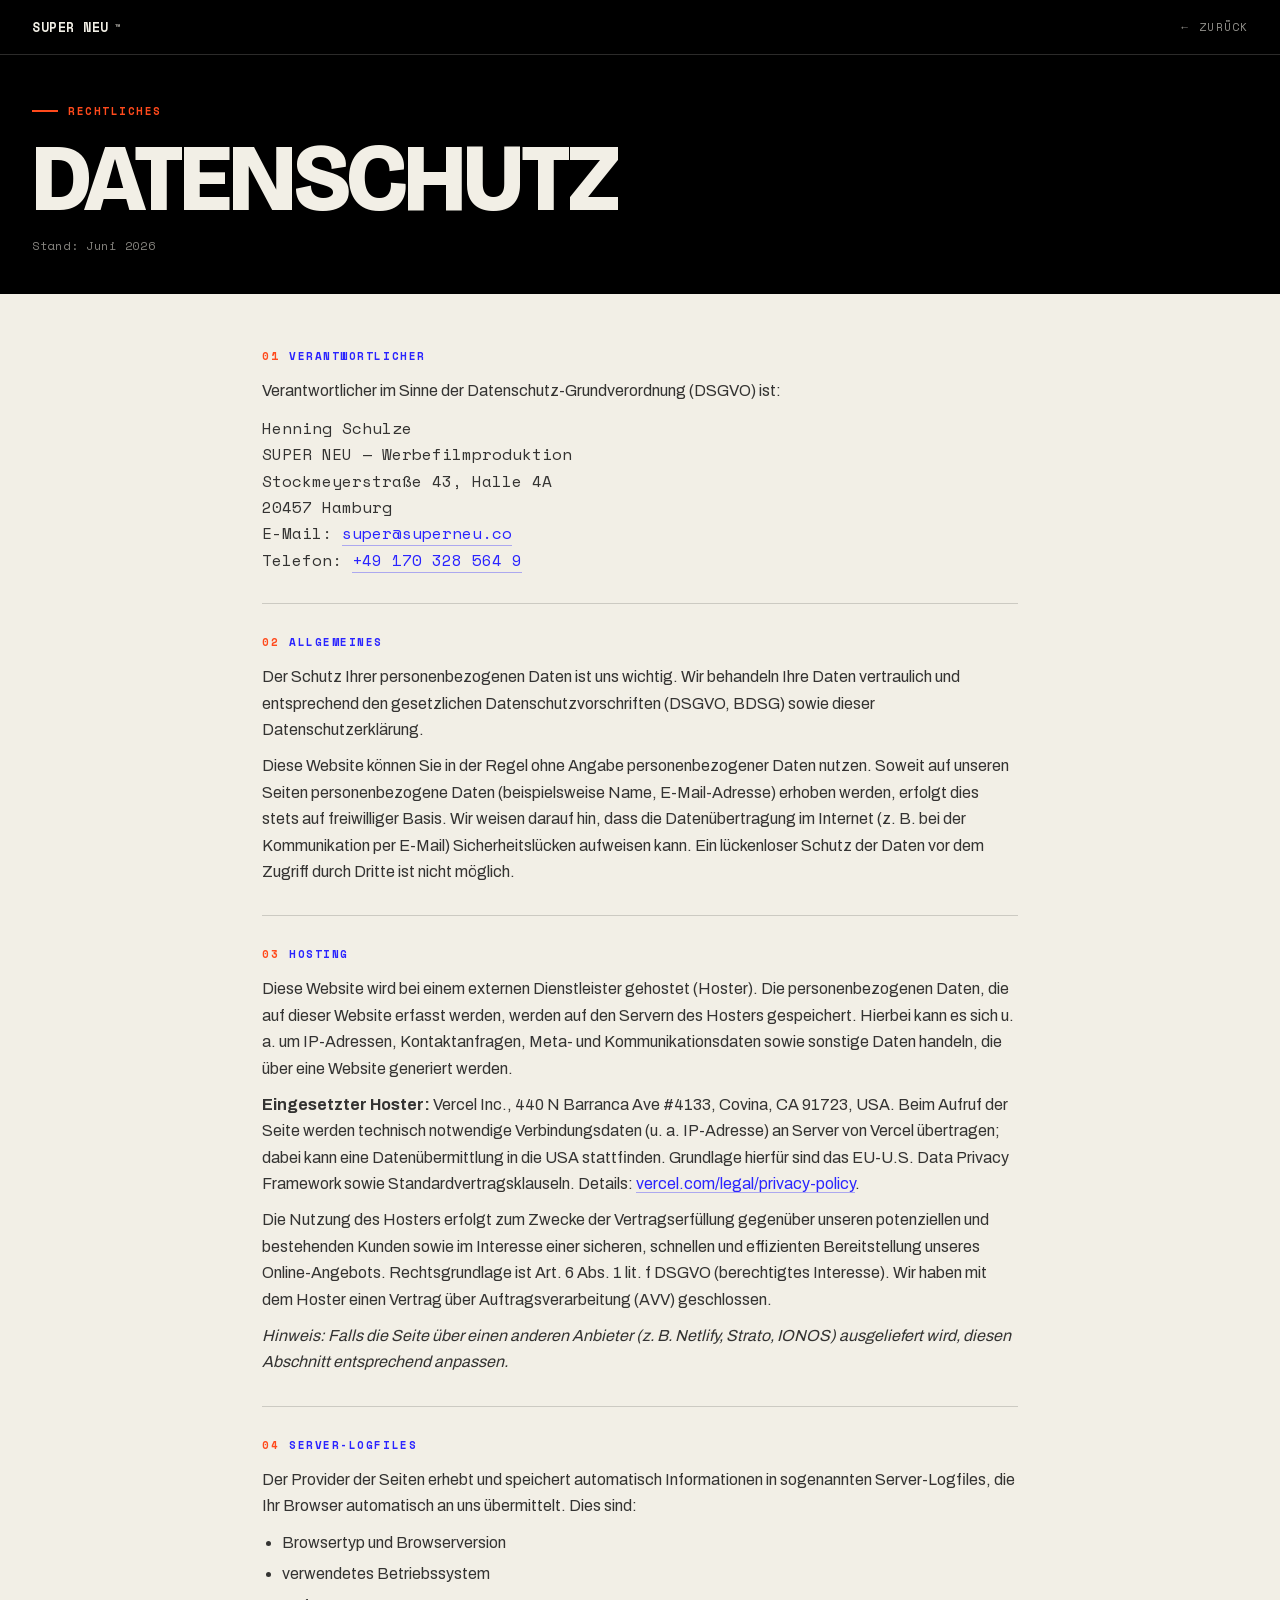
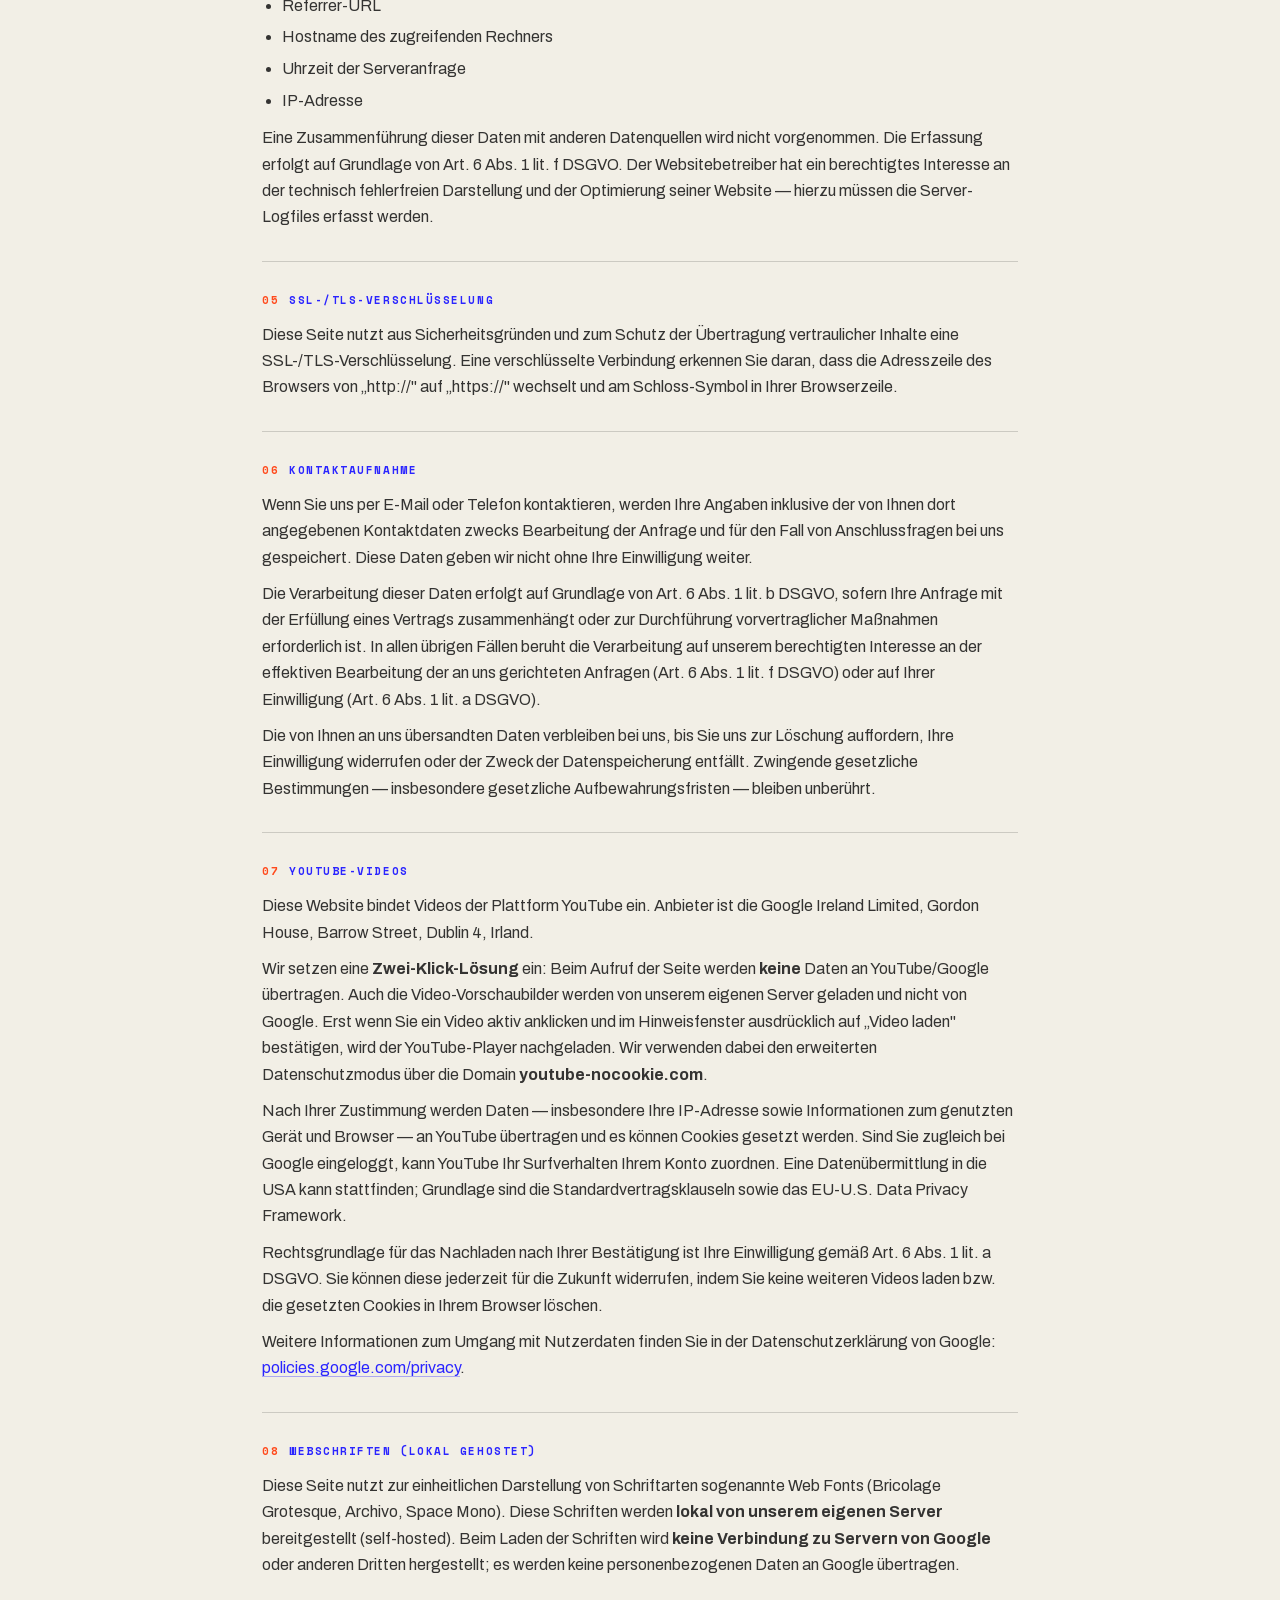
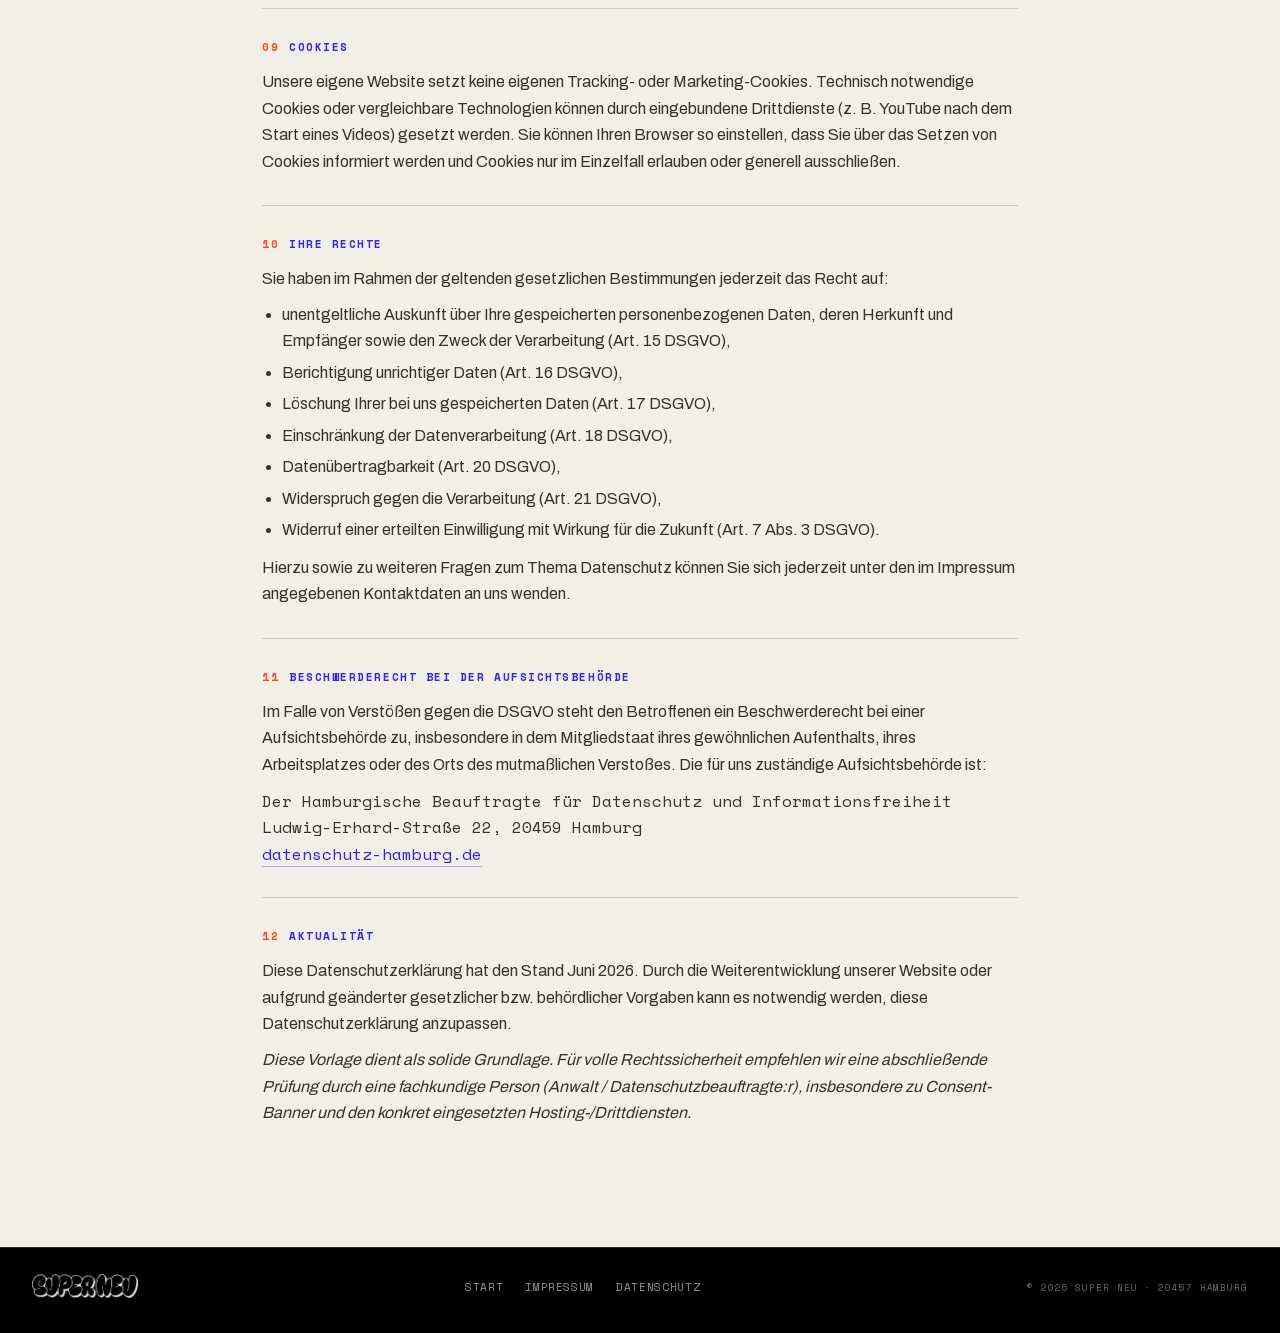
==== datenschutz.html @ 9c5e022c "Initial commit: SUPER NEU static site + SEO - Werbefilm-Bureau Website (index, impressum, datenschut" ====
<!DOCTYPE html>
<html lang="de">
<head>
<meta charset="UTF-8">
<meta name="viewport" content="width=device-width, initial-scale=1.0, viewport-fit=cover">
<title>SUPER NEU · Datenschutz</title>
<meta name="description" content="Datenschutzerklärung der SUPER NEU Werbefilmproduktion, Hamburg – Informationen zur Verarbeitung personenbezogener Daten nach DSGVO.">
<meta name="robots" content="noindex, follow">
<link rel="canonical" href="https://www.superneu.co/datenschutz.html">
<link rel="icon" type="image/svg+xml" href="favicon.svg">
<!-- Open Graph -->
<meta property="og:type" content="website">
<meta property="og:site_name" content="SUPER NEU">
<meta property="og:locale" content="de_DE">
<meta property="og:url" content="https://www.superneu.co/datenschutz.html">
<meta property="og:title" content="SUPER NEU · Datenschutz">
<meta property="og:description" content="Datenschutzerklärung der SUPER NEU Werbefilmproduktion, Hamburg – Informationen zur Verarbeitung personenbezogener Daten nach DSGVO.">
<meta property="og:image" content="https://www.superneu.co/assets/henning-henry-01.jpg">
<!-- Twitter Card -->
<meta name="twitter:card" content="summary_large_image">
<meta name="twitter:title" content="SUPER NEU · Datenschutz">
<meta name="twitter:description" content="Datenschutzerklärung der SUPER NEU Werbefilmproduktion, Hamburg – Informationen zur Verarbeitung personenbezogener Daten nach DSGVO.">
<meta name="twitter:image" content="https://www.superneu.co/assets/henning-henry-01.jpg">
<link rel="stylesheet" href="fonts.css">
<style>
:root{
  --ink:#0A0A0A;--black:#000;--paper:#F2EFE6;--paper-2:#E8E3D5;
  --signal:#2A24FF;--pop:#FF4A1C;
  --line:rgba(10,10,10,.16);--line-d:rgba(242,239,230,.18);
  --pad:20px;
}
*{margin:0;padding:0;box-sizing:border-box}
html{scroll-behavior:smooth;-webkit-text-size-adjust:100%}
body{background:var(--paper);color:var(--ink);font-family:'Archivo',sans-serif;-webkit-font-smoothing:antialiased;overflow-x:hidden}
a{color:inherit}
.wrap{width:100%;max-width:820px;margin:0 auto;padding:0 var(--pad)}

.nav{position:sticky;top:0;z-index:60;background:var(--black);color:var(--paper);border-bottom:1px solid var(--line-d)}
.nav .wrap{max-width:1480px;display:flex;align-items:center;justify-content:space-between;height:54px}
.nav .lg{display:flex;align-items:center;gap:6px;font-family:'Space Mono';font-weight:700;font-size:13px;letter-spacing:.04em;text-decoration:none;color:var(--paper)}
.nav .lg sup{font-size:8px;opacity:.7}
.nav .back{font-family:'Space Mono';font-size:11px;letter-spacing:.1em;text-transform:uppercase;text-decoration:none;color:var(--paper);opacity:.62}
.nav .back:hover{opacity:1;color:var(--pop)}

.lead{background:var(--black);color:var(--paper);padding:48px 0 40px}
.lead .wrap{max-width:1480px}
.lead .eyebrow{display:flex;align-items:center;gap:10px;font-family:'Space Mono';font-weight:700;font-size:11px;letter-spacing:.14em;text-transform:uppercase;color:var(--pop);margin-bottom:18px}
.lead .eyebrow::before{content:"";width:26px;height:2px;background:var(--pop)}
.lead h1{font-family:'Bricolage Grotesque';font-weight:800;text-transform:uppercase;line-height:.88;letter-spacing:-.03em;font-size:clamp(44px,11vw,96px)}
.lead .sub{font-family:'Space Mono';font-size:12px;letter-spacing:.06em;color:rgba(242,239,230,.55);margin-top:16px}

main{padding:54px 0 90px}
.block{padding:30px 0;border-bottom:1px solid var(--line)}
.block:first-child{padding-top:0}
.block:last-child{border-bottom:0}
.k{font-family:'Space Mono';font-weight:700;font-size:11px;letter-spacing:.14em;text-transform:uppercase;color:var(--signal);margin-bottom:14px;display:flex;gap:10px;align-items:baseline}
.k .n{color:var(--pop)}
.block h2{font-family:'Bricolage Grotesque';font-weight:800;text-transform:uppercase;letter-spacing:-.02em;font-size:23px;line-height:1.04;margin-bottom:16px}
.block h3{font-family:'Space Mono';font-weight:700;font-size:13px;letter-spacing:.04em;text-transform:uppercase;margin:20px 0 10px}
.block p{font-size:16px;line-height:1.65;color:rgba(10,10,10,.82);margin-bottom:10px}
.block p:last-child{margin-bottom:0}
.block ul{margin:6px 0 12px;padding-left:20px}
.block li{font-size:16px;line-height:1.6;color:rgba(10,10,10,.82);margin-bottom:6px}
.block a{color:var(--signal);text-decoration:none;border-bottom:1px solid rgba(42,36,255,.35);word-break:break-word}
.block a:hover{color:var(--pop);border-color:var(--pop)}
.addr{font-family:'Space Mono';font-size:15px;line-height:1.9}
.note{font-size:13px;line-height:1.6;color:rgba(10,10,10,.55);font-style:italic;margin-top:8px}
strong{font-weight:700}

footer{background:var(--black);color:var(--paper);padding:26px 0 32px;border-top:1px solid var(--line-d)}
footer .wrap{max-width:1480px;display:flex;flex-direction:column;gap:16px;align-items:flex-start}
footer .fl img{height:24px;filter:invert(1)}
footer .fnav{display:flex;flex-wrap:wrap;gap:14px 22px;font-family:'Space Mono';font-size:11px;letter-spacing:.06em;text-transform:uppercase}
footer .fnav a{color:var(--paper);text-decoration:none;opacity:.62}
footer .fnav a:hover{opacity:1;color:var(--pop)}
footer .cap{font-family:'Space Mono';font-size:9px;letter-spacing:.1em;text-transform:uppercase;opacity:.45}
@media(min-width:760px){
  :root{--pad:32px}
  footer .wrap{flex-direction:row;justify-content:space-between;align-items:center}
}
</style>
</head>
<body>

<nav class="nav">
  <div class="wrap">
    <a href="index.html" class="lg">SUPER&nbsp;NEU<sup>™</sup></a>
    <a href="index.html" class="back">← Zurück</a>
  </div>
</nav>

<header class="lead">
  <div class="wrap">
    <div class="eyebrow">Rechtliches</div>
    <h1>Datenschutz</h1>
    <p class="sub">Stand: Juni 2026</p>
  </div>
</header>

<main>
  <div class="wrap">

    <section class="block">
      <div class="k"><span class="n">01</span> Verantwortlicher</div>
      <p>Verantwortlicher im Sinne der Datenschutz-Grundverordnung (DSGVO) ist:</p>
      <p class="addr">
        Henning Schulze<br>
        SUPER NEU — Werbefilmproduktion<br>
        Stockmeyerstraße 43, Halle 4A<br>
        20457 Hamburg<br>
        E-Mail: <a href="mailto:super@superneu.co">super@superneu.co</a><br>
        Telefon: <a href="tel:+4917032856449">+49 170 328 564 9</a>
      </p>
    </section>

    <section class="block">
      <div class="k"><span class="n">02</span> Allgemeines</div>
      <p>Der Schutz Ihrer personenbezogenen Daten ist uns wichtig. Wir behandeln Ihre Daten vertraulich und entsprechend den gesetzlichen Datenschutzvorschriften (DSGVO, BDSG) sowie dieser Datenschutzerklärung.</p>
      <p>Diese Website können Sie in der Regel ohne Angabe personenbezogener Daten nutzen. Soweit auf unseren Seiten personenbezogene Daten (beispielsweise Name, E-Mail-Adresse) erhoben werden, erfolgt dies stets auf freiwilliger Basis. Wir weisen darauf hin, dass die Datenübertragung im Internet (z. B. bei der Kommunikation per E-Mail) Sicherheitslücken aufweisen kann. Ein lückenloser Schutz der Daten vor dem Zugriff durch Dritte ist nicht möglich.</p>
    </section>

    <section class="block">
      <div class="k"><span class="n">03</span> Hosting</div>
      <p>Diese Website wird bei einem externen Dienstleister gehostet (Hoster). Die personenbezogenen Daten, die auf dieser Website erfasst werden, werden auf den Servern des Hosters gespeichert. Hierbei kann es sich u. a. um IP-Adressen, Kontaktanfragen, Meta- und Kommunikationsdaten sowie sonstige Daten handeln, die über eine Website generiert werden.</p>
      <p><strong>Eingesetzter Hoster:</strong> Vercel Inc., 440 N Barranca Ave #4133, Covina, CA 91723, USA. Beim Aufruf der Seite werden technisch notwendige Verbindungsdaten (u. a. IP-Adresse) an Server von Vercel übertragen; dabei kann eine Datenübermittlung in die USA stattfinden. Grundlage hierfür sind das EU-U.S. Data Privacy Framework sowie Standardvertragsklauseln. Details: <a href="https://vercel.com/legal/privacy-policy" target="_blank" rel="noopener">vercel.com/legal/privacy-policy</a>.</p>
      <p>Die Nutzung des Hosters erfolgt zum Zwecke der Vertragserfüllung gegenüber unseren potenziellen und bestehenden Kunden sowie im Interesse einer sicheren, schnellen und effizienten Bereitstellung unseres Online-Angebots. Rechtsgrundlage ist Art. 6 Abs. 1 lit. f DSGVO (berechtigtes Interesse). Wir haben mit dem Hoster einen Vertrag über Auftragsverarbeitung (AVV) geschlossen.</p>
      <p class="note">Hinweis: Falls die Seite über einen anderen Anbieter (z. B. Netlify, Strato, IONOS) ausgeliefert wird, diesen Abschnitt entsprechend anpassen.</p>
    </section>

    <section class="block">
      <div class="k"><span class="n">04</span> Server-Logfiles</div>
      <p>Der Provider der Seiten erhebt und speichert automatisch Informationen in sogenannten Server-Logfiles, die Ihr Browser automatisch an uns übermittelt. Dies sind:</p>
      <ul>
        <li>Browsertyp und Browserversion</li>
        <li>verwendetes Betriebssystem</li>
        <li>Referrer-URL</li>
        <li>Hostname des zugreifenden Rechners</li>
        <li>Uhrzeit der Serveranfrage</li>
        <li>IP-Adresse</li>
      </ul>
      <p>Eine Zusammenführung dieser Daten mit anderen Datenquellen wird nicht vorgenommen. Die Erfassung erfolgt auf Grundlage von Art. 6 Abs. 1 lit. f DSGVO. Der Websitebetreiber hat ein berechtigtes Interesse an der technisch fehlerfreien Darstellung und der Optimierung seiner Website — hierzu müssen die Server-Logfiles erfasst werden.</p>
    </section>

    <section class="block">
      <div class="k"><span class="n">05</span> SSL-/TLS-Verschlüsselung</div>
      <p>Diese Seite nutzt aus Sicherheitsgründen und zum Schutz der Übertragung vertraulicher Inhalte eine SSL-/TLS-Verschlüsselung. Eine verschlüsselte Verbindung erkennen Sie daran, dass die Adresszeile des Browsers von „http://" auf „https://" wechselt und am Schloss-Symbol in Ihrer Browserzeile.</p>
    </section>

    <section class="block">
      <div class="k"><span class="n">06</span> Kontaktaufnahme</div>
      <p>Wenn Sie uns per E-Mail oder Telefon kontaktieren, werden Ihre Angaben inklusive der von Ihnen dort angegebenen Kontaktdaten zwecks Bearbeitung der Anfrage und für den Fall von Anschlussfragen bei uns gespeichert. Diese Daten geben wir nicht ohne Ihre Einwilligung weiter.</p>
      <p>Die Verarbeitung dieser Daten erfolgt auf Grundlage von Art. 6 Abs. 1 lit. b DSGVO, sofern Ihre Anfrage mit der Erfüllung eines Vertrags zusammenhängt oder zur Durchführung vorvertraglicher Maßnahmen erforderlich ist. In allen übrigen Fällen beruht die Verarbeitung auf unserem berechtigten Interesse an der effektiven Bearbeitung der an uns gerichteten Anfragen (Art. 6 Abs. 1 lit. f DSGVO) oder auf Ihrer Einwilligung (Art. 6 Abs. 1 lit. a DSGVO).</p>
      <p>Die von Ihnen an uns übersandten Daten verbleiben bei uns, bis Sie uns zur Löschung auffordern, Ihre Einwilligung widerrufen oder der Zweck der Datenspeicherung entfällt. Zwingende gesetzliche Bestimmungen — insbesondere gesetzliche Aufbewahrungsfristen — bleiben unberührt.</p>
    </section>

    <section class="block">
      <div class="k"><span class="n">07</span> YouTube-Videos</div>
      <p>Diese Website bindet Videos der Plattform YouTube ein. Anbieter ist die Google Ireland Limited, Gordon House, Barrow Street, Dublin 4, Irland.</p>
      <p>Wir setzen eine <strong>Zwei-Klick-Lösung</strong> ein: Beim Aufruf der Seite werden <strong>keine</strong> Daten an YouTube/Google übertragen. Auch die Video-Vorschaubilder werden von unserem eigenen Server geladen und nicht von Google. Erst wenn Sie ein Video aktiv anklicken und im Hinweisfenster ausdrücklich auf „Video laden" bestätigen, wird der YouTube-Player nachgeladen. Wir verwenden dabei den erweiterten Datenschutzmodus über die Domain <strong>youtube-nocookie.com</strong>.</p>
      <p>Nach Ihrer Zustimmung werden Daten — insbesondere Ihre IP-Adresse sowie Informationen zum genutzten Gerät und Browser — an YouTube übertragen und es können Cookies gesetzt werden. Sind Sie zugleich bei Google eingeloggt, kann YouTube Ihr Surfverhalten Ihrem Konto zuordnen. Eine Datenübermittlung in die USA kann stattfinden; Grundlage sind die Standardvertragsklauseln sowie das EU-U.S. Data Privacy Framework.</p>
      <p>Rechtsgrundlage für das Nachladen nach Ihrer Bestätigung ist Ihre Einwilligung gemäß Art. 6 Abs. 1 lit. a DSGVO. Sie können diese jederzeit für die Zukunft widerrufen, indem Sie keine weiteren Videos laden bzw. die gesetzten Cookies in Ihrem Browser löschen.</p>
      <p>Weitere Informationen zum Umgang mit Nutzerdaten finden Sie in der Datenschutzerklärung von Google: <a href="https://policies.google.com/privacy" target="_blank" rel="noopener">policies.google.com/privacy</a>.</p>
    </section>

    <section class="block">
      <div class="k"><span class="n">08</span> Web­schriften (lokal gehostet)</div>
      <p>Diese Seite nutzt zur einheitlichen Darstellung von Schriftarten sogenannte Web Fonts (Bricolage Grotesque, Archivo, Space Mono). Diese Schriften werden <strong>lokal von unserem eigenen Server</strong> bereitgestellt (self-hosted). Beim Laden der Schriften wird <strong>keine Verbindung zu Servern von Google</strong> oder anderen Dritten hergestellt; es werden keine personenbezogenen Daten an Google übertragen.</p>
    </section>

    <section class="block">
      <div class="k"><span class="n">09</span> Cookies</div>
      <p>Unsere eigene Website setzt keine eigenen Tracking- oder Marketing-Cookies. Technisch notwendige Cookies oder vergleichbare Technologien können durch eingebundene Drittdienste (z. B. YouTube nach dem Start eines Videos) gesetzt werden. Sie können Ihren Browser so einstellen, dass Sie über das Setzen von Cookies informiert werden und Cookies nur im Einzelfall erlauben oder generell ausschließen.</p>
    </section>

    <section class="block">
      <div class="k"><span class="n">10</span> Ihre Rechte</div>
      <p>Sie haben im Rahmen der geltenden gesetzlichen Bestimmungen jederzeit das Recht auf:</p>
      <ul>
        <li>unentgeltliche Auskunft über Ihre gespeicherten personenbezogenen Daten, deren Herkunft und Empfänger sowie den Zweck der Verarbeitung (Art. 15 DSGVO),</li>
        <li>Berichtigung unrichtiger Daten (Art. 16 DSGVO),</li>
        <li>Löschung Ihrer bei uns gespeicherten Daten (Art. 17 DSGVO),</li>
        <li>Einschränkung der Datenverarbeitung (Art. 18 DSGVO),</li>
        <li>Datenübertragbarkeit (Art. 20 DSGVO),</li>
        <li>Widerspruch gegen die Verarbeitung (Art. 21 DSGVO),</li>
        <li>Widerruf einer erteilten Einwilligung mit Wirkung für die Zukunft (Art. 7 Abs. 3 DSGVO).</li>
      </ul>
      <p>Hierzu sowie zu weiteren Fragen zum Thema Datenschutz können Sie sich jederzeit unter den im Impressum angegebenen Kontaktdaten an uns wenden.</p>
    </section>

    <section class="block">
      <div class="k"><span class="n">11</span> Beschwerderecht bei der Aufsichtsbehörde</div>
      <p>Im Falle von Verstößen gegen die DSGVO steht den Betroffenen ein Beschwerderecht bei einer Aufsichtsbehörde zu, insbesondere in dem Mitgliedstaat ihres gewöhnlichen Aufenthalts, ihres Arbeitsplatzes oder des Orts des mutmaßlichen Verstoßes. Die für uns zuständige Aufsichtsbehörde ist:</p>
      <p class="addr">
        Der Hamburgische Beauftragte für Datenschutz und Informationsfreiheit<br>
        Ludwig-Erhard-Straße 22, 20459 Hamburg<br>
        <a href="https://datenschutz-hamburg.de" target="_blank" rel="noopener">datenschutz-hamburg.de</a>
      </p>
    </section>

    <section class="block">
      <div class="k"><span class="n">12</span> Aktualität</div>
      <p>Diese Datenschutzerklärung hat den Stand Juni 2026. Durch die Weiterentwicklung unserer Website oder aufgrund geänderter gesetzlicher bzw. behördlicher Vorgaben kann es notwendig werden, diese Datenschutzerklärung anzupassen.</p>
      <p class="note">Diese Vorlage dient als solide Grundlage. Für volle Rechtssicherheit empfehlen wir eine abschließende Prüfung durch eine fachkundige Person (Anwalt / Datenschutzbeauftragte:r), insbesondere zu Consent-Banner und den konkret eingesetzten Hosting-/Drittdiensten.</p>
    </section>

  </div>
</main>

<footer>
  <div class="wrap">
    <div class="fl"><img src="assets/superneu-logo.png" alt="Super Neu"></div>
    <div class="fnav">
      <a href="index.html">Start</a>
      <a href="impressum.html">Impressum</a>
      <a href="datenschutz.html">Datenschutz</a>
    </div>
    <span class="cap">© 2026 Super Neu · 20457 Hamburg</span>
  </div>
</footer>

</body>
</html>
---- fonts.css ----
/* Self-hosted Google Fonts — latin + latin-ext */
@font-face {
  font-family: 'Archivo';
  font-style: normal;
  font-weight: 400;
  font-stretch: 100%;
  font-display: swap;
  src: url(fonts/archivo-400-latin-ext-0.woff2) format('woff2');
  unicode-range: U+0100-02BA, U+02BD-02C5, U+02C7-02CC, U+02CE-02D7, U+02DD-02FF, U+0304, U+0308, U+0329, U+1D00-1DBF, U+1E00-1E9F, U+1EF2-1EFF, U+2020, U+20A0-20AB, U+20AD-20C0, U+2113, U+2C60-2C7F, U+A720-A7FF;
}

@font-face {
  font-family: 'Archivo';
  font-style: normal;
  font-weight: 400;
  font-stretch: 100%;
  font-display: swap;
  src: url(fonts/archivo-400-latin-1.woff2) format('woff2');
  unicode-range: U+0000-00FF, U+0131, U+0152-0153, U+02BB-02BC, U+02C6, U+02DA, U+02DC, U+0304, U+0308, U+0329, U+2000-206F, U+20AC, U+2122, U+2191, U+2193, U+2212, U+2215, U+FEFF, U+FFFD;
}

@font-face {
  font-family: 'Archivo';
  font-style: normal;
  font-weight: 500;
  font-stretch: 100%;
  font-display: swap;
  src: url(fonts/archivo-400-latin-ext-0.woff2) format('woff2');
  unicode-range: U+0100-02BA, U+02BD-02C5, U+02C7-02CC, U+02CE-02D7, U+02DD-02FF, U+0304, U+0308, U+0329, U+1D00-1DBF, U+1E00-1E9F, U+1EF2-1EFF, U+2020, U+20A0-20AB, U+20AD-20C0, U+2113, U+2C60-2C7F, U+A720-A7FF;
}

@font-face {
  font-family: 'Archivo';
  font-style: normal;
  font-weight: 500;
  font-stretch: 100%;
  font-display: swap;
  src: url(fonts/archivo-400-latin-1.woff2) format('woff2');
  unicode-range: U+0000-00FF, U+0131, U+0152-0153, U+02BB-02BC, U+02C6, U+02DA, U+02DC, U+0304, U+0308, U+0329, U+2000-206F, U+20AC, U+2122, U+2191, U+2193, U+2212, U+2215, U+FEFF, U+FFFD;
}

@font-face {
  font-family: 'Archivo';
  font-style: normal;
  font-weight: 600;
  font-stretch: 100%;
  font-display: swap;
  src: url(fonts/archivo-400-latin-ext-0.woff2) format('woff2');
  unicode-range: U+0100-02BA, U+02BD-02C5, U+02C7-02CC, U+02CE-02D7, U+02DD-02FF, U+0304, U+0308, U+0329, U+1D00-1DBF, U+1E00-1E9F, U+1EF2-1EFF, U+2020, U+20A0-20AB, U+20AD-20C0, U+2113, U+2C60-2C7F, U+A720-A7FF;
}

@font-face {
  font-family: 'Archivo';
  font-style: normal;
  font-weight: 600;
  font-stretch: 100%;
  font-display: swap;
  src: url(fonts/archivo-400-latin-1.woff2) format('woff2');
  unicode-range: U+0000-00FF, U+0131, U+0152-0153, U+02BB-02BC, U+02C6, U+02DA, U+02DC, U+0304, U+0308, U+0329, U+2000-206F, U+20AC, U+2122, U+2191, U+2193, U+2212, U+2215, U+FEFF, U+FFFD;
}

@font-face {
  font-family: 'Archivo';
  font-style: normal;
  font-weight: 700;
  font-stretch: 100%;
  font-display: swap;
  src: url(fonts/archivo-400-latin-ext-0.woff2) format('woff2');
  unicode-range: U+0100-02BA, U+02BD-02C5, U+02C7-02CC, U+02CE-02D7, U+02DD-02FF, U+0304, U+0308, U+0329, U+1D00-1DBF, U+1E00-1E9F, U+1EF2-1EFF, U+2020, U+20A0-20AB, U+20AD-20C0, U+2113, U+2C60-2C7F, U+A720-A7FF;
}

@font-face {
  font-family: 'Archivo';
  font-style: normal;
  font-weight: 700;
  font-stretch: 100%;
  font-display: swap;
  src: url(fonts/archivo-400-latin-1.woff2) format('woff2');
  unicode-range: U+0000-00FF, U+0131, U+0152-0153, U+02BB-02BC, U+02C6, U+02DA, U+02DC, U+0304, U+0308, U+0329, U+2000-206F, U+20AC, U+2122, U+2191, U+2193, U+2212, U+2215, U+FEFF, U+FFFD;
}

@font-face {
  font-family: 'Bricolage Grotesque';
  font-style: normal;
  font-weight: 600;
  font-stretch: 100%;
  font-display: swap;
  src: url(fonts/bricolage-grotesque-600-latin-ext-2.woff2) format('woff2');
  unicode-range: U+0100-02BA, U+02BD-02C5, U+02C7-02CC, U+02CE-02D7, U+02DD-02FF, U+0304, U+0308, U+0329, U+1D00-1DBF, U+1E00-1E9F, U+1EF2-1EFF, U+2020, U+20A0-20AB, U+20AD-20C0, U+2113, U+2C60-2C7F, U+A720-A7FF;
}

@font-face {
  font-family: 'Bricolage Grotesque';
  font-style: normal;
  font-weight: 600;
  font-stretch: 100%;
  font-display: swap;
  src: url(fonts/bricolage-grotesque-600-latin-3.woff2) format('woff2');
  unicode-range: U+0000-00FF, U+0131, U+0152-0153, U+02BB-02BC, U+02C6, U+02DA, U+02DC, U+0304, U+0308, U+0329, U+2000-206F, U+20AC, U+2122, U+2191, U+2193, U+2212, U+2215, U+FEFF, U+FFFD;
}

@font-face {
  font-family: 'Bricolage Grotesque';
  font-style: normal;
  font-weight: 700;
  font-stretch: 100%;
  font-display: swap;
  src: url(fonts/bricolage-grotesque-600-latin-ext-2.woff2) format('woff2');
  unicode-range: U+0100-02BA, U+02BD-02C5, U+02C7-02CC, U+02CE-02D7, U+02DD-02FF, U+0304, U+0308, U+0329, U+1D00-1DBF, U+1E00-1E9F, U+1EF2-1EFF, U+2020, U+20A0-20AB, U+20AD-20C0, U+2113, U+2C60-2C7F, U+A720-A7FF;
}

@font-face {
  font-family: 'Bricolage Grotesque';
  font-style: normal;
  font-weight: 700;
  font-stretch: 100%;
  font-display: swap;
  src: url(fonts/bricolage-grotesque-600-latin-3.woff2) format('woff2');
  unicode-range: U+0000-00FF, U+0131, U+0152-0153, U+02BB-02BC, U+02C6, U+02DA, U+02DC, U+0304, U+0308, U+0329, U+2000-206F, U+20AC, U+2122, U+2191, U+2193, U+2212, U+2215, U+FEFF, U+FFFD;
}

@font-face {
  font-family: 'Bricolage Grotesque';
  font-style: normal;
  font-weight: 800;
  font-stretch: 100%;
  font-display: swap;
  src: url(fonts/bricolage-grotesque-600-latin-ext-2.woff2) format('woff2');
  unicode-range: U+0100-02BA, U+02BD-02C5, U+02C7-02CC, U+02CE-02D7, U+02DD-02FF, U+0304, U+0308, U+0329, U+1D00-1DBF, U+1E00-1E9F, U+1EF2-1EFF, U+2020, U+20A0-20AB, U+20AD-20C0, U+2113, U+2C60-2C7F, U+A720-A7FF;
}

@font-face {
  font-family: 'Bricolage Grotesque';
  font-style: normal;
  font-weight: 800;
  font-stretch: 100%;
  font-display: swap;
  src: url(fonts/bricolage-grotesque-600-latin-3.woff2) format('woff2');
  unicode-range: U+0000-00FF, U+0131, U+0152-0153, U+02BB-02BC, U+02C6, U+02DA, U+02DC, U+0304, U+0308, U+0329, U+2000-206F, U+20AC, U+2122, U+2191, U+2193, U+2212, U+2215, U+FEFF, U+FFFD;
}

@font-face {
  font-family: 'Space Mono';
  font-style: normal;
  font-weight: 400;
  font-display: swap;
  src: url(fonts/space-mono-400-latin-ext-4.woff2) format('woff2');
  unicode-range: U+0100-02BA, U+02BD-02C5, U+02C7-02CC, U+02CE-02D7, U+02DD-02FF, U+0304, U+0308, U+0329, U+1D00-1DBF, U+1E00-1E9F, U+1EF2-1EFF, U+2020, U+20A0-20AB, U+20AD-20C0, U+2113, U+2C60-2C7F, U+A720-A7FF;
}

@font-face {
  font-family: 'Space Mono';
  font-style: normal;
  font-weight: 400;
  font-display: swap;
  src: url(fonts/space-mono-400-latin-5.woff2) format('woff2');
  unicode-range: U+0000-00FF, U+0131, U+0152-0153, U+02BB-02BC, U+02C6, U+02DA, U+02DC, U+0304, U+0308, U+0329, U+2000-206F, U+20AC, U+2122, U+2191, U+2193, U+2212, U+2215, U+FEFF, U+FFFD;
}

@font-face {
  font-family: 'Space Mono';
  font-style: normal;
  font-weight: 700;
  font-display: swap;
  src: url(fonts/space-mono-700-latin-ext-6.woff2) format('woff2');
  unicode-range: U+0100-02BA, U+02BD-02C5, U+02C7-02CC, U+02CE-02D7, U+02DD-02FF, U+0304, U+0308, U+0329, U+1D00-1DBF, U+1E00-1E9F, U+1EF2-1EFF, U+2020, U+20A0-20AB, U+20AD-20C0, U+2113, U+2C60-2C7F, U+A720-A7FF;
}

@font-face {
  font-family: 'Space Mono';
  font-style: normal;
  font-weight: 700;
  font-display: swap;
  src: url(fonts/space-mono-700-latin-7.woff2) format('woff2');
  unicode-range: U+0000-00FF, U+0131, U+0152-0153, U+02BB-02BC, U+02C6, U+02DA, U+02DC, U+0304, U+0308, U+0329, U+2000-206F, U+20AC, U+2122, U+2191, U+2193, U+2212, U+2215, U+FEFF, U+FFFD;
}
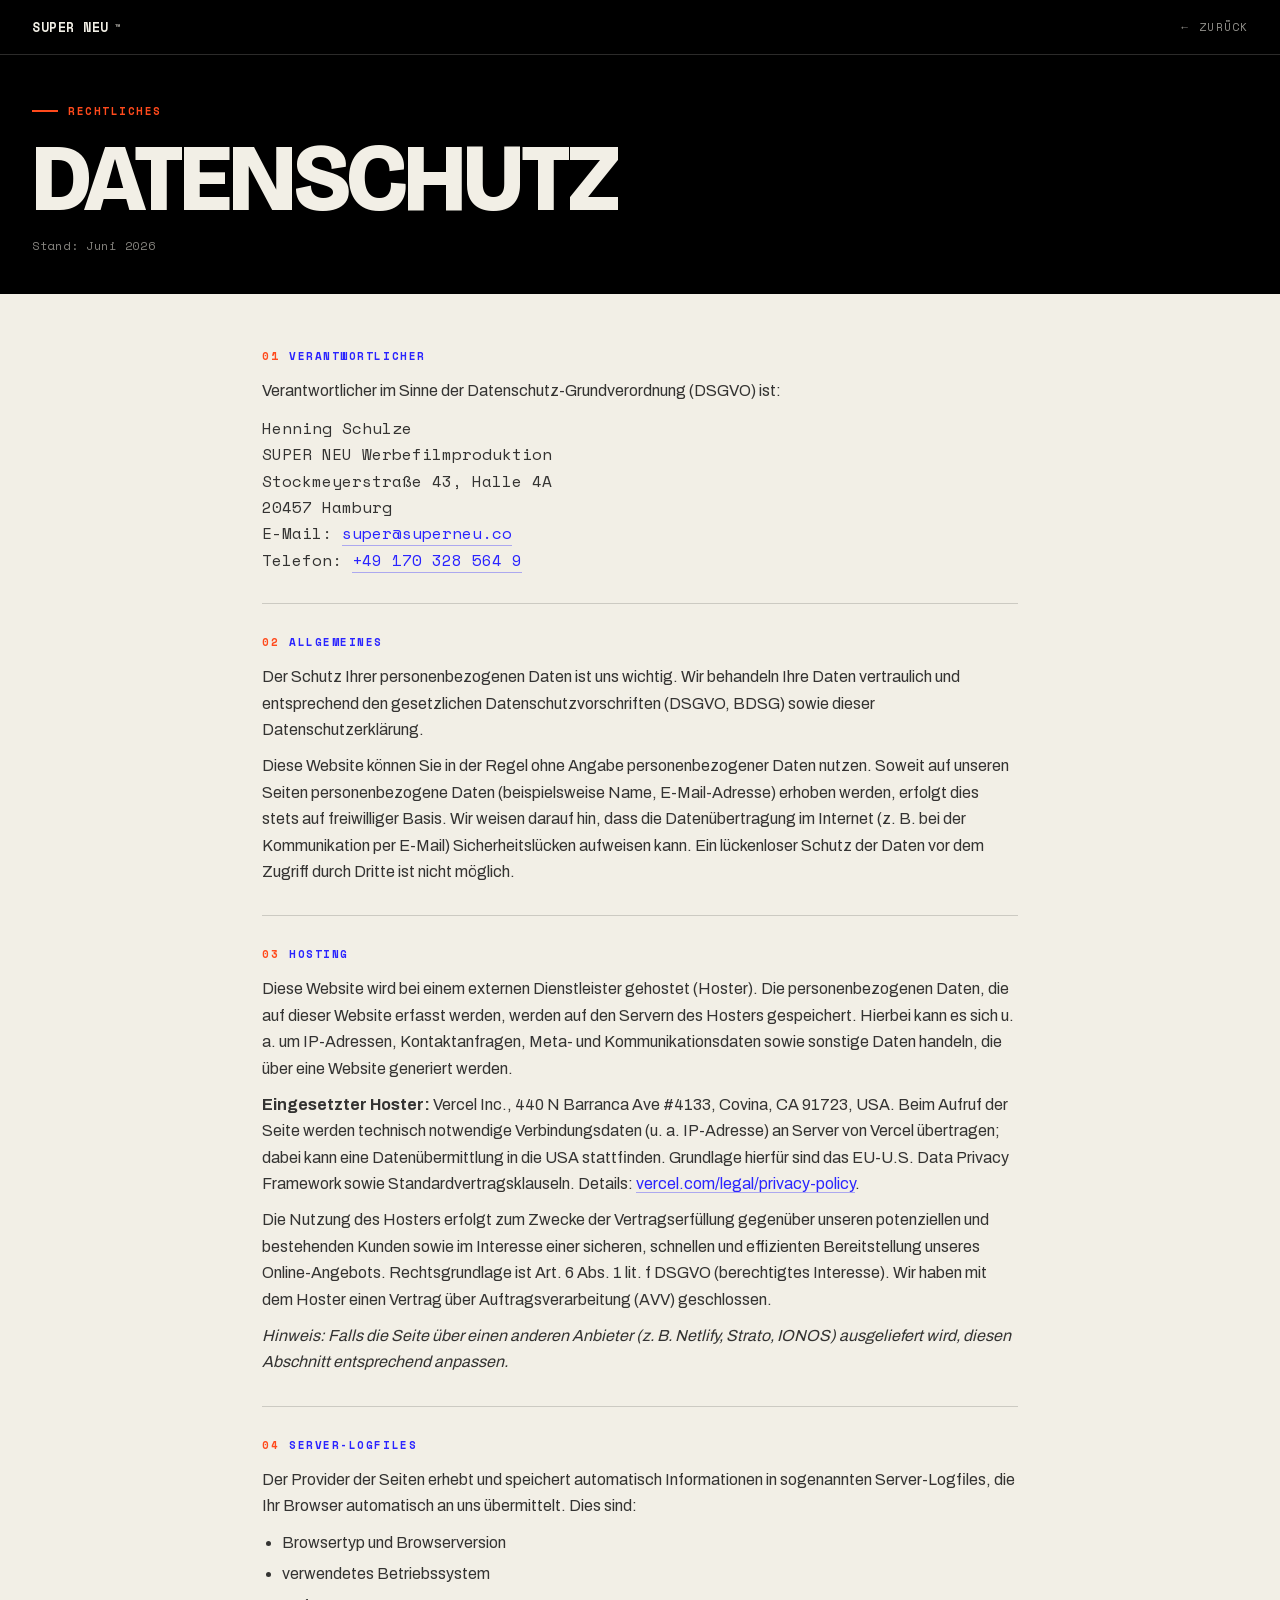
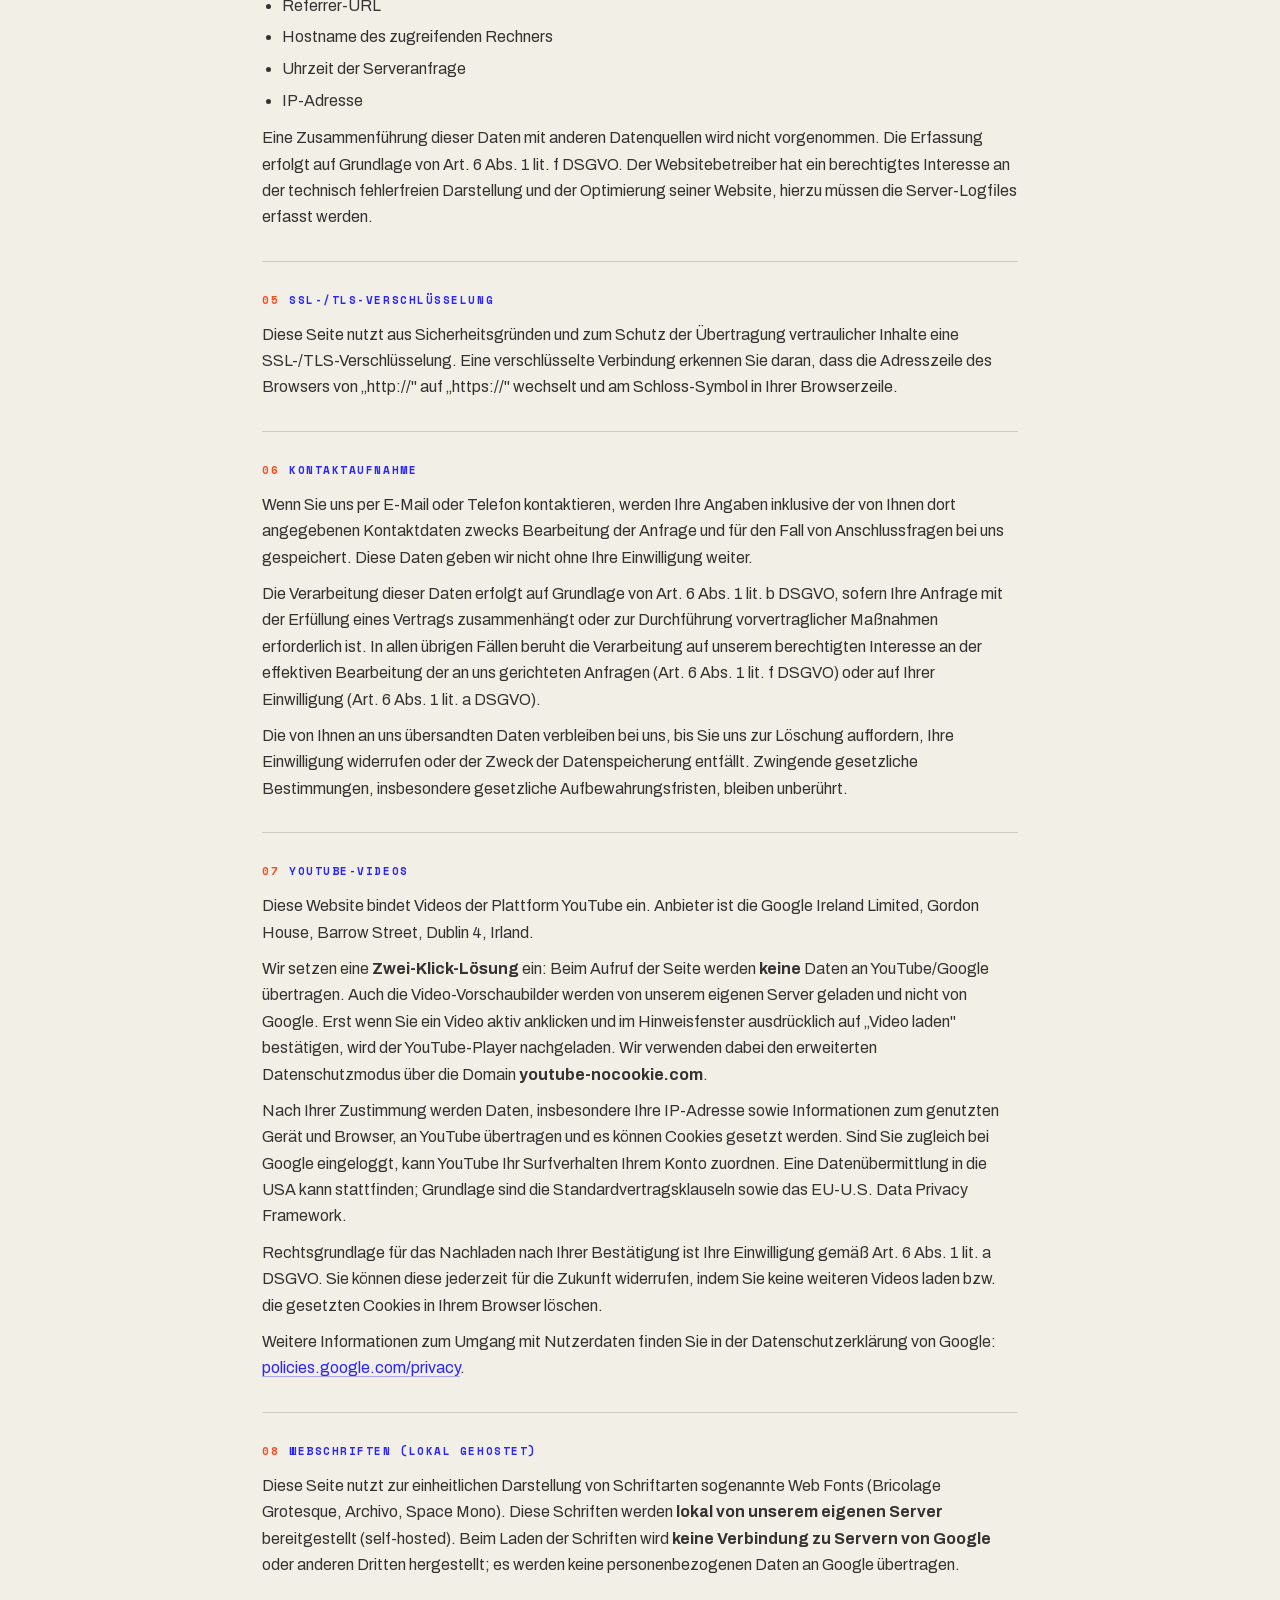
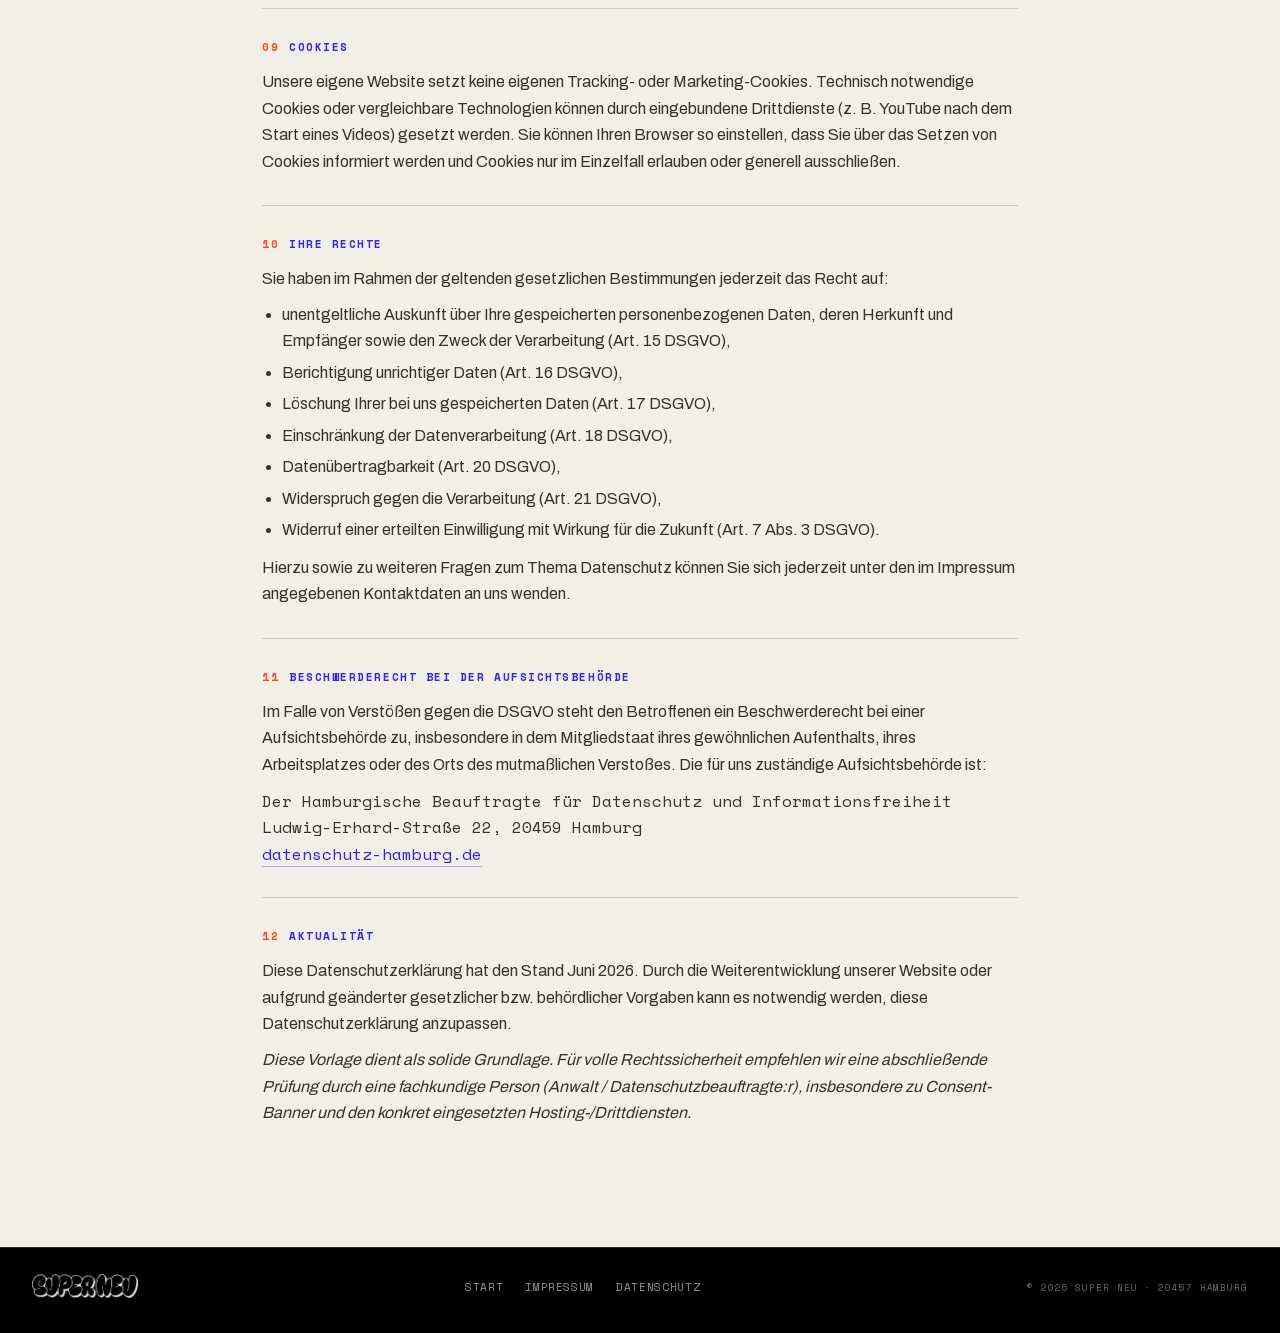
==== commit ed3b342e: "Texte: lange Striche entfernt, Titel/Sharing vereinheitlicht - Titel + OG/Twitter: "SUPER NEU | Werb" ====
--- a/datenschutz.html
+++ b/datenschutz.html
@@ -4,7 +4,7 @@
 <meta charset="UTF-8">
 <meta name="viewport" content="width=device-width, initial-scale=1.0, viewport-fit=cover">
 <title>SUPER NEU · Datenschutz</title>
-<meta name="description" content="Datenschutzerklärung der SUPER NEU Werbefilmproduktion, Hamburg – Informationen zur Verarbeitung personenbezogener Daten nach DSGVO.">
+<meta name="description" content="Datenschutzerklärung der SUPER NEU Werbefilmproduktion aus Hamburg. Informationen zur Verarbeitung personenbezogener Daten nach DSGVO.">
 <meta name="robots" content="noindex, follow">
 <link rel="canonical" href="https://www.superneu.co/datenschutz.html">
 <link rel="icon" type="image/svg+xml" href="favicon.svg">
@@ -14,12 +14,12 @@
 <meta property="og:locale" content="de_DE">
 <meta property="og:url" content="https://www.superneu.co/datenschutz.html">
 <meta property="og:title" content="SUPER NEU · Datenschutz">
-<meta property="og:description" content="Datenschutzerklärung der SUPER NEU Werbefilmproduktion, Hamburg – Informationen zur Verarbeitung personenbezogener Daten nach DSGVO.">
+<meta property="og:description" content="Datenschutzerklärung der SUPER NEU Werbefilmproduktion aus Hamburg. Informationen zur Verarbeitung personenbezogener Daten nach DSGVO.">
 <meta property="og:image" content="https://www.superneu.co/assets/henning-henry-01.jpg">
 <!-- Twitter Card -->
 <meta name="twitter:card" content="summary_large_image">
 <meta name="twitter:title" content="SUPER NEU · Datenschutz">
-<meta name="twitter:description" content="Datenschutzerklärung der SUPER NEU Werbefilmproduktion, Hamburg – Informationen zur Verarbeitung personenbezogener Daten nach DSGVO.">
+<meta name="twitter:description" content="Datenschutzerklärung der SUPER NEU Werbefilmproduktion aus Hamburg. Informationen zur Verarbeitung personenbezogener Daten nach DSGVO.">
 <meta name="twitter:image" content="https://www.superneu.co/assets/henning-henry-01.jpg">
 <link rel="stylesheet" href="fonts.css">
 <style>
@@ -105,7 +105,7 @@
       <p>Verantwortlicher im Sinne der Datenschutz-Grundverordnung (DSGVO) ist:</p>
       <p class="addr">
         Henning Schulze<br>
-        SUPER NEU — Werbefilmproduktion<br>
+        SUPER NEU Werbefilmproduktion<br>
         Stockmeyerstraße 43, Halle 4A<br>
         20457 Hamburg<br>
         E-Mail: <a href="mailto:super@superneu.co">super@superneu.co</a><br>
@@ -138,7 +138,7 @@
         <li>Uhrzeit der Serveranfrage</li>
         <li>IP-Adresse</li>
       </ul>
-      <p>Eine Zusammenführung dieser Daten mit anderen Datenquellen wird nicht vorgenommen. Die Erfassung erfolgt auf Grundlage von Art. 6 Abs. 1 lit. f DSGVO. Der Websitebetreiber hat ein berechtigtes Interesse an der technisch fehlerfreien Darstellung und der Optimierung seiner Website — hierzu müssen die Server-Logfiles erfasst werden.</p>
+      <p>Eine Zusammenführung dieser Daten mit anderen Datenquellen wird nicht vorgenommen. Die Erfassung erfolgt auf Grundlage von Art. 6 Abs. 1 lit. f DSGVO. Der Websitebetreiber hat ein berechtigtes Interesse an der technisch fehlerfreien Darstellung und der Optimierung seiner Website, hierzu müssen die Server-Logfiles erfasst werden.</p>
     </section>
 
     <section class="block">
@@ -150,14 +150,14 @@
       <div class="k"><span class="n">06</span> Kontaktaufnahme</div>
       <p>Wenn Sie uns per E-Mail oder Telefon kontaktieren, werden Ihre Angaben inklusive der von Ihnen dort angegebenen Kontaktdaten zwecks Bearbeitung der Anfrage und für den Fall von Anschlussfragen bei uns gespeichert. Diese Daten geben wir nicht ohne Ihre Einwilligung weiter.</p>
       <p>Die Verarbeitung dieser Daten erfolgt auf Grundlage von Art. 6 Abs. 1 lit. b DSGVO, sofern Ihre Anfrage mit der Erfüllung eines Vertrags zusammenhängt oder zur Durchführung vorvertraglicher Maßnahmen erforderlich ist. In allen übrigen Fällen beruht die Verarbeitung auf unserem berechtigten Interesse an der effektiven Bearbeitung der an uns gerichteten Anfragen (Art. 6 Abs. 1 lit. f DSGVO) oder auf Ihrer Einwilligung (Art. 6 Abs. 1 lit. a DSGVO).</p>
-      <p>Die von Ihnen an uns übersandten Daten verbleiben bei uns, bis Sie uns zur Löschung auffordern, Ihre Einwilligung widerrufen oder der Zweck der Datenspeicherung entfällt. Zwingende gesetzliche Bestimmungen — insbesondere gesetzliche Aufbewahrungsfristen — bleiben unberührt.</p>
+      <p>Die von Ihnen an uns übersandten Daten verbleiben bei uns, bis Sie uns zur Löschung auffordern, Ihre Einwilligung widerrufen oder der Zweck der Datenspeicherung entfällt. Zwingende gesetzliche Bestimmungen, insbesondere gesetzliche Aufbewahrungsfristen, bleiben unberührt.</p>
     </section>
 
     <section class="block">
       <div class="k"><span class="n">07</span> YouTube-Videos</div>
       <p>Diese Website bindet Videos der Plattform YouTube ein. Anbieter ist die Google Ireland Limited, Gordon House, Barrow Street, Dublin 4, Irland.</p>
       <p>Wir setzen eine <strong>Zwei-Klick-Lösung</strong> ein: Beim Aufruf der Seite werden <strong>keine</strong> Daten an YouTube/Google übertragen. Auch die Video-Vorschaubilder werden von unserem eigenen Server geladen und nicht von Google. Erst wenn Sie ein Video aktiv anklicken und im Hinweisfenster ausdrücklich auf „Video laden" bestätigen, wird der YouTube-Player nachgeladen. Wir verwenden dabei den erweiterten Datenschutzmodus über die Domain <strong>youtube-nocookie.com</strong>.</p>
-      <p>Nach Ihrer Zustimmung werden Daten — insbesondere Ihre IP-Adresse sowie Informationen zum genutzten Gerät und Browser — an YouTube übertragen und es können Cookies gesetzt werden. Sind Sie zugleich bei Google eingeloggt, kann YouTube Ihr Surfverhalten Ihrem Konto zuordnen. Eine Datenübermittlung in die USA kann stattfinden; Grundlage sind die Standardvertragsklauseln sowie das EU-U.S. Data Privacy Framework.</p>
+      <p>Nach Ihrer Zustimmung werden Daten, insbesondere Ihre IP-Adresse sowie Informationen zum genutzten Gerät und Browser, an YouTube übertragen und es können Cookies gesetzt werden. Sind Sie zugleich bei Google eingeloggt, kann YouTube Ihr Surfverhalten Ihrem Konto zuordnen. Eine Datenübermittlung in die USA kann stattfinden; Grundlage sind die Standardvertragsklauseln sowie das EU-U.S. Data Privacy Framework.</p>
       <p>Rechtsgrundlage für das Nachladen nach Ihrer Bestätigung ist Ihre Einwilligung gemäß Art. 6 Abs. 1 lit. a DSGVO. Sie können diese jederzeit für die Zukunft widerrufen, indem Sie keine weiteren Videos laden bzw. die gesetzten Cookies in Ihrem Browser löschen.</p>
       <p>Weitere Informationen zum Umgang mit Nutzerdaten finden Sie in der Datenschutzerklärung von Google: <a href="https://policies.google.com/privacy" target="_blank" rel="noopener">policies.google.com/privacy</a>.</p>
     </section>
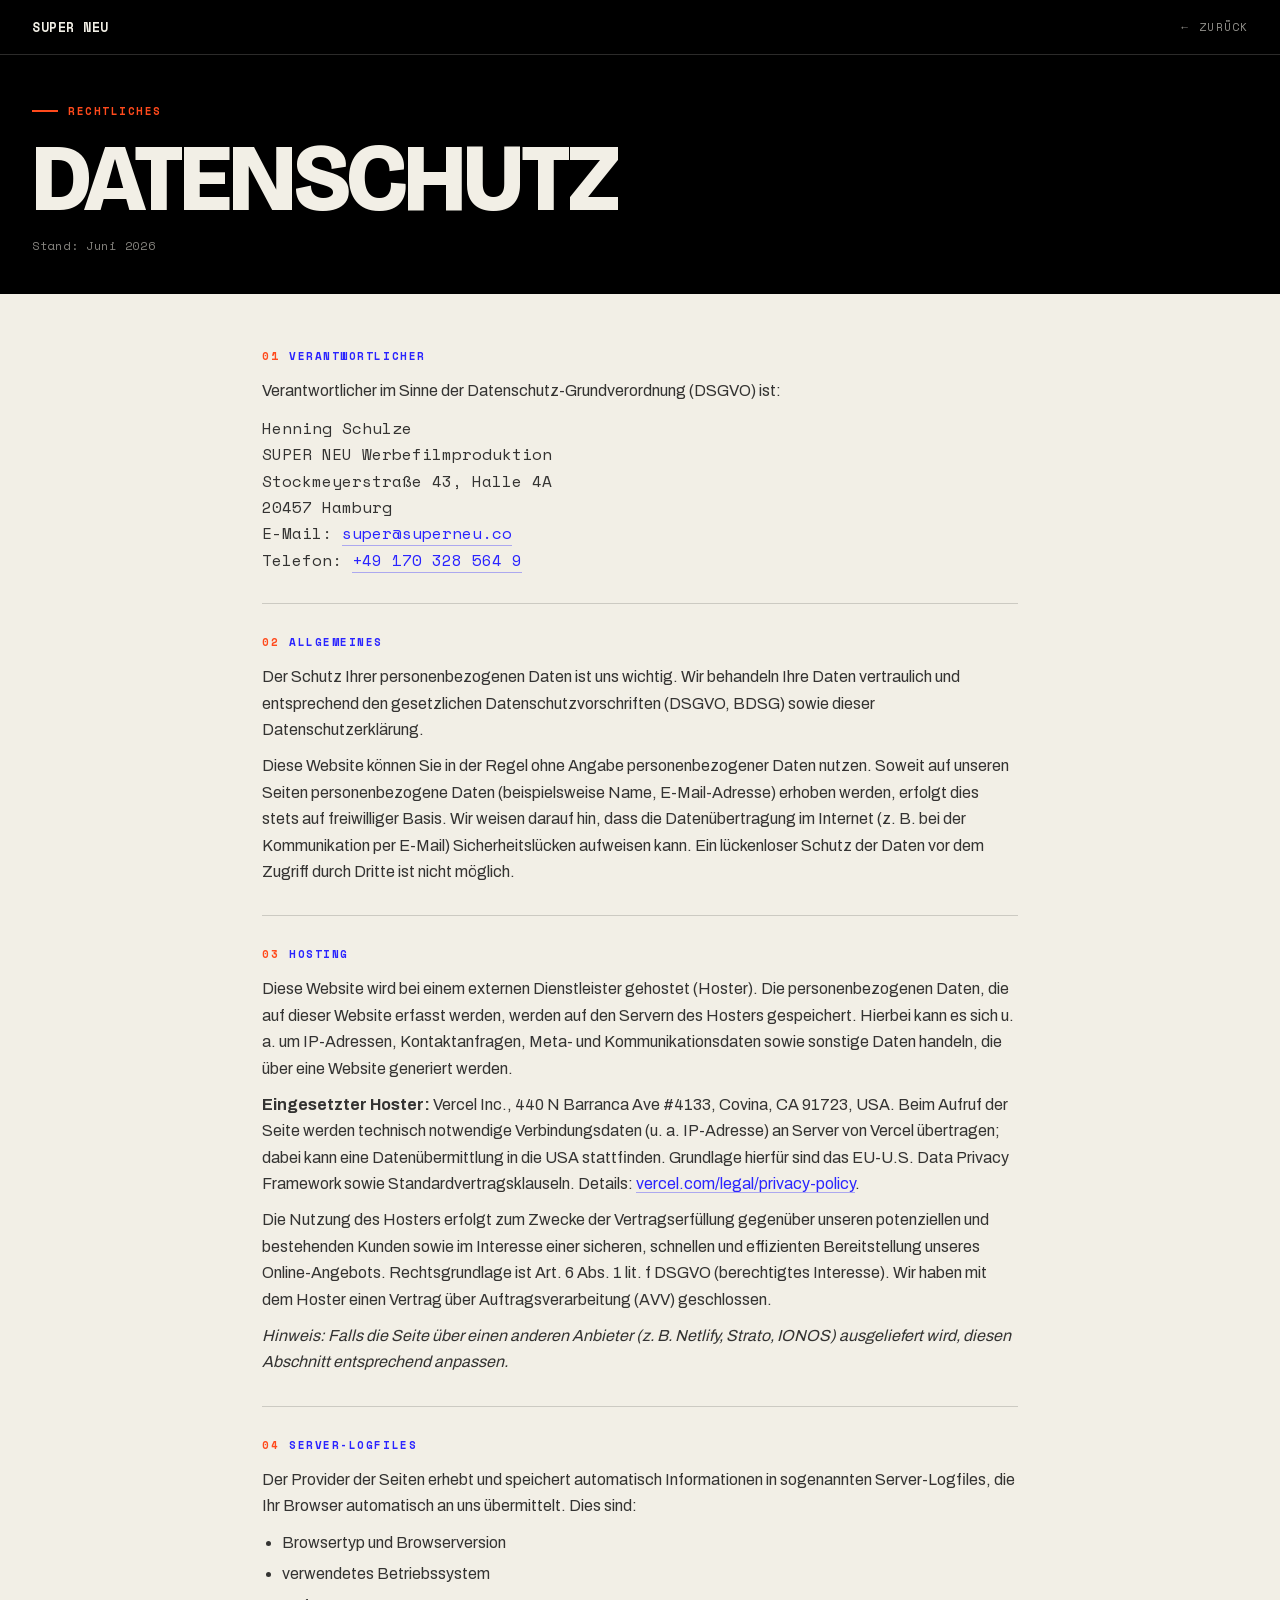
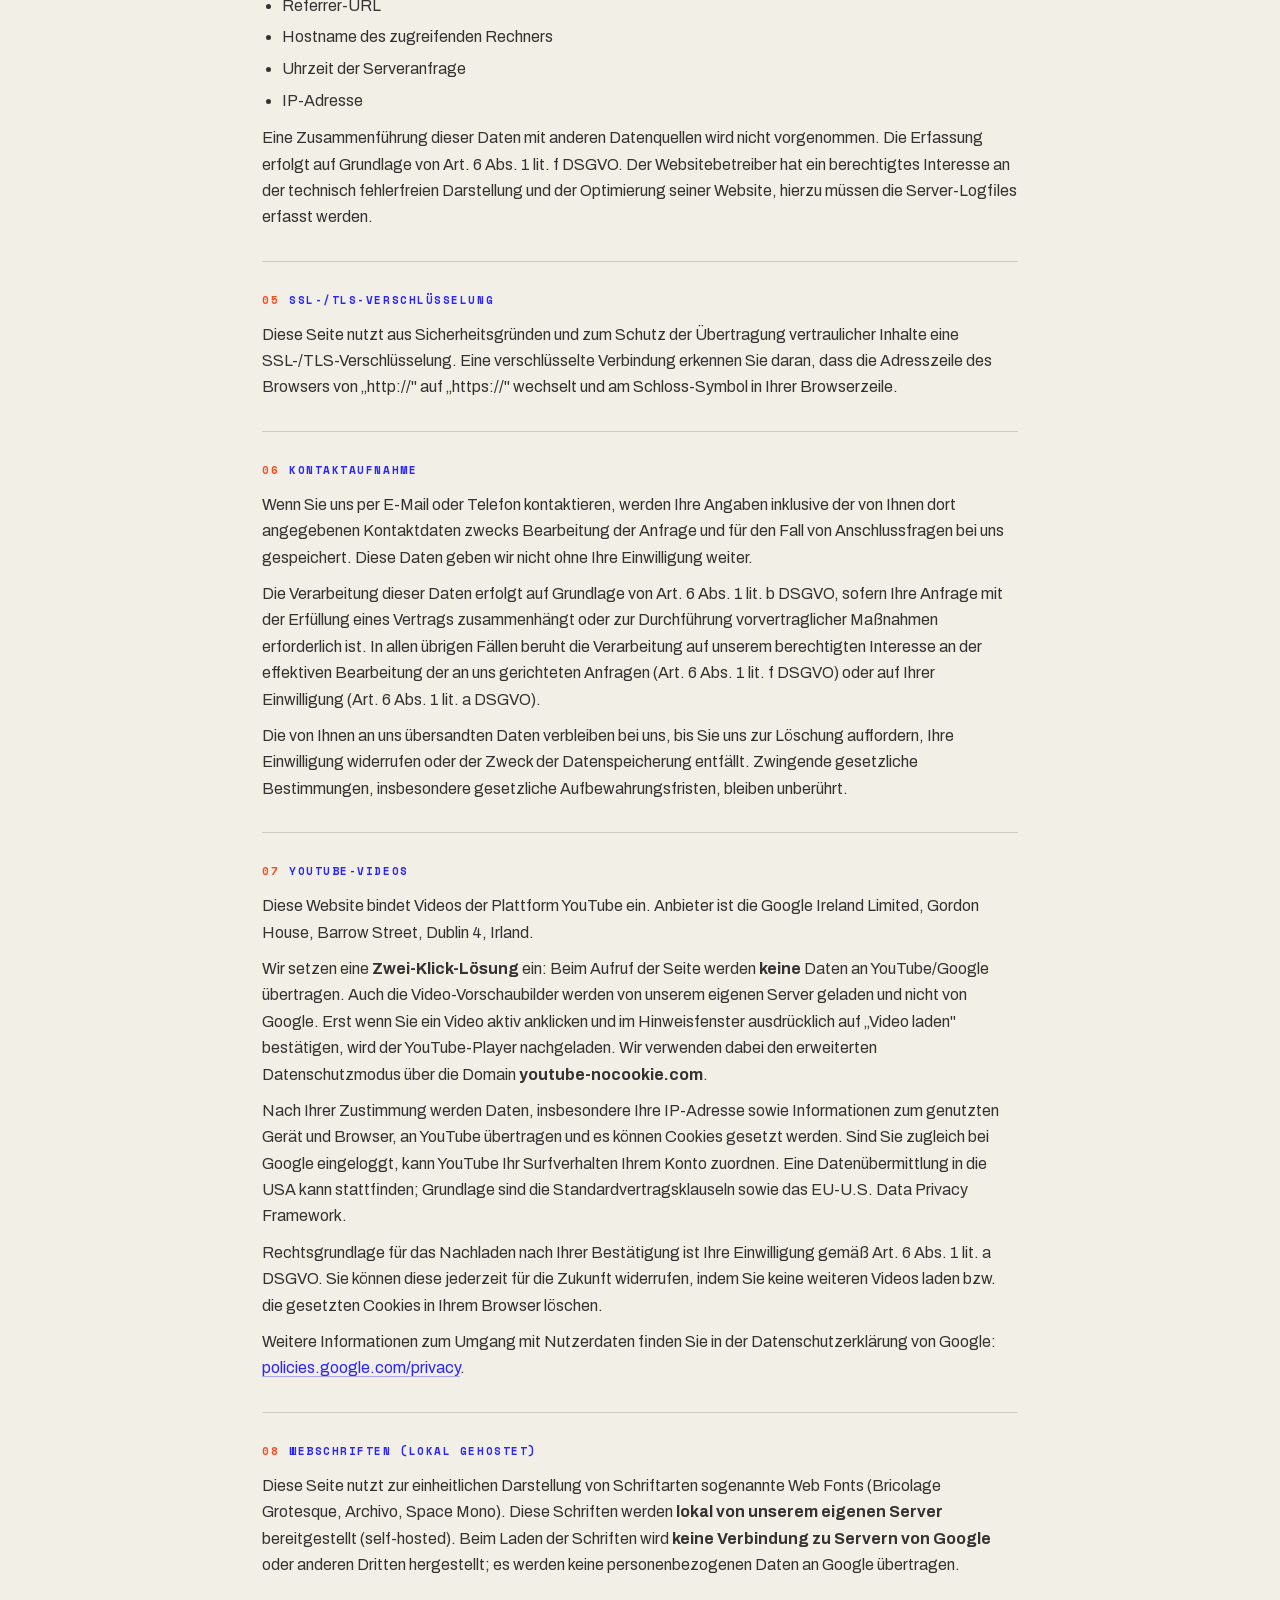
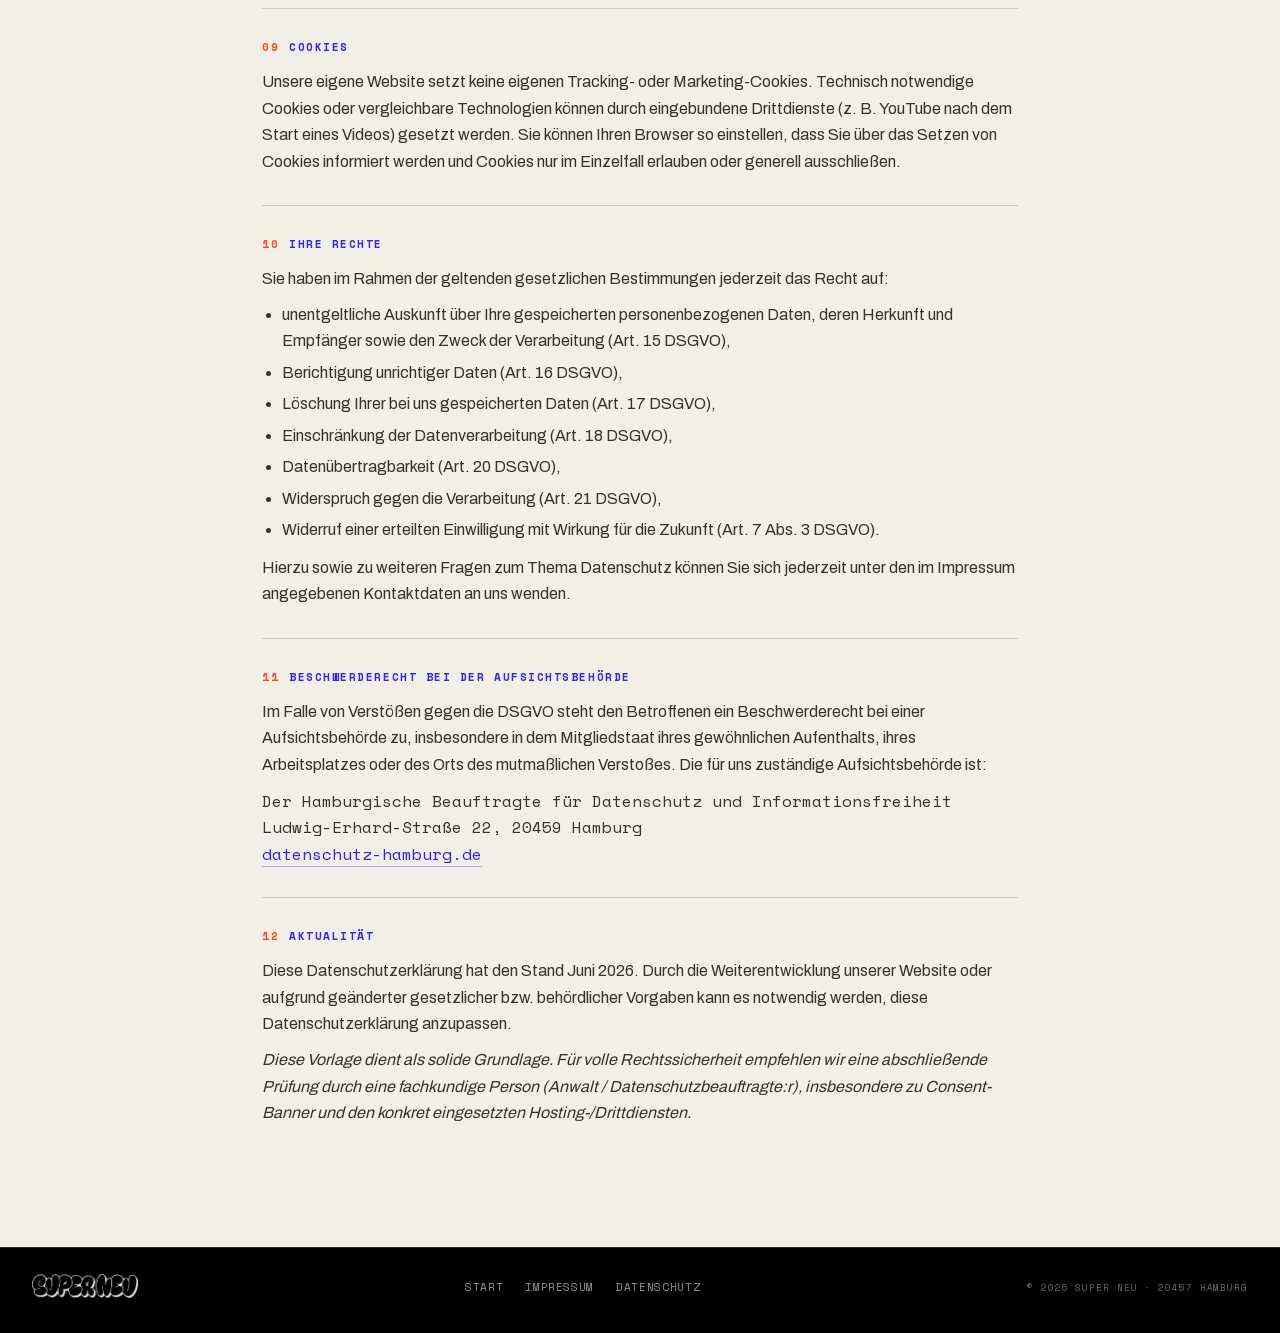
==== commit 8d408812: "Kontakt: eigene Unterseite (kontakt.html) - neue Seite im Stil von Impressum/Datenschutz: E-Mail, Te" ====
--- a/datenschutz.html
+++ b/datenschutz.html
@@ -84,7 +84,7 @@
 
 <nav class="nav">
   <div class="wrap">
-    <a href="index.html" class="lg">SUPER&nbsp;NEU<sup>™</sup></a>
+    <a href="index.html" class="lg">SUPER&nbsp;NEU</a>
     <a href="index.html" class="back">← Zurück</a>
   </div>
 </nav>
